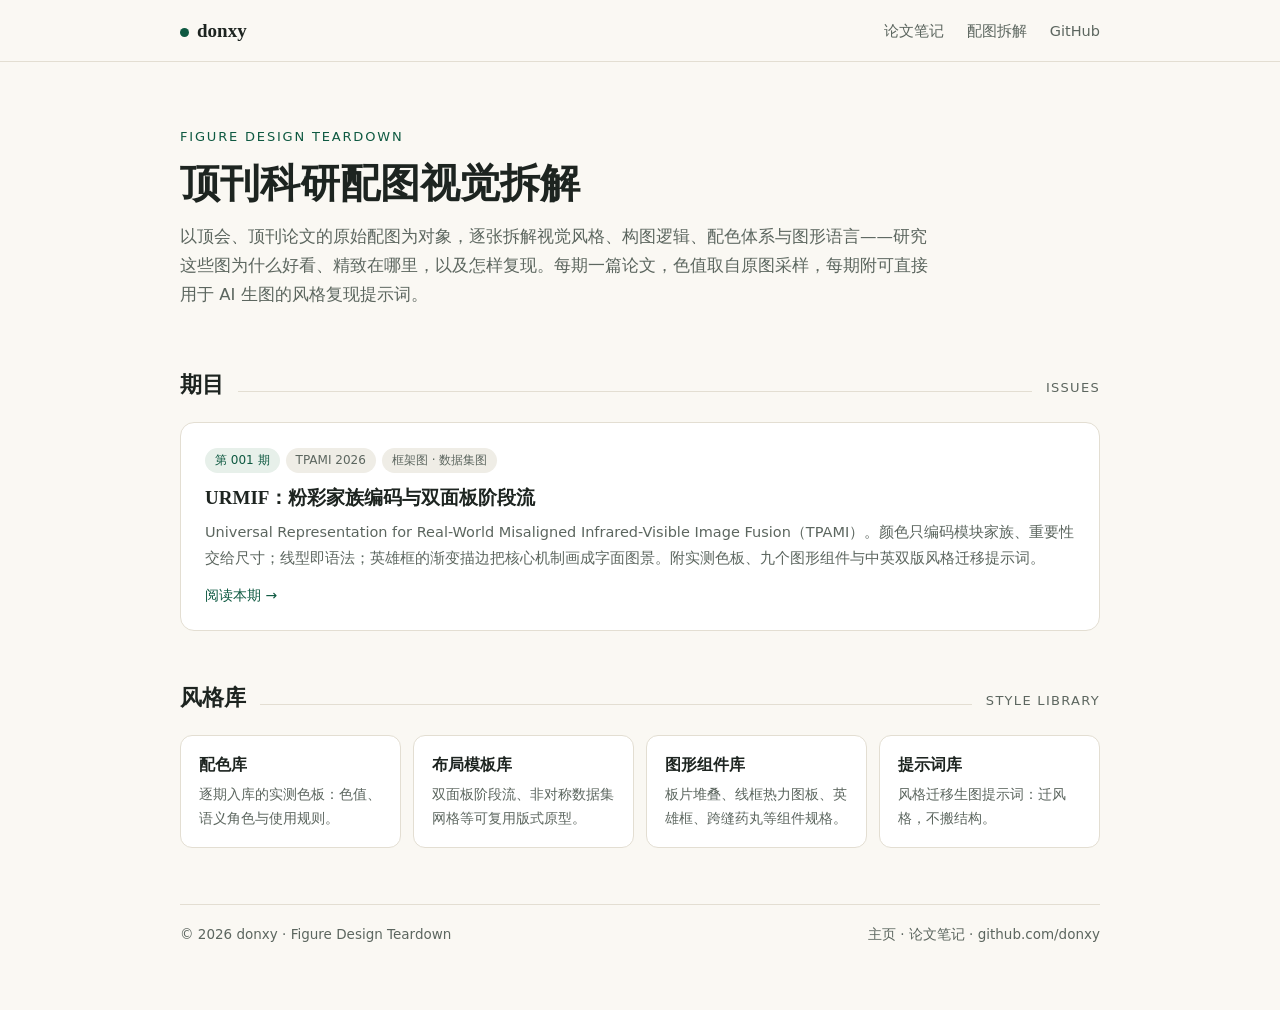
==== figure-teardown/index.html @ 1c9a9106 "Add figure teardown section: series index and issue 001 (URMIF), link from landing" ====
<!DOCTYPE html>
<html lang="zh-CN">
<head>
<meta charset="utf-8">
<meta name="viewport" content="width=device-width, initial-scale=1">
<title>顶刊科研配图视觉拆解 · donxy</title>
<meta name="description" content="逐篇拆解顶会、顶刊论文优秀科研配图的视觉设计：配色、布局、图形组件与精致感来源，附 AI 风格复现提示词。">
<link rel="icon" href="data:image/svg+xml,%3Csvg xmlns='http://www.w3.org/2000/svg' viewBox='0 0 64 64'%3E%3Crect width='64' height='64' rx='14' fill='%230e5941'/%3E%3Ctext x='32' y='44' font-family='Georgia,serif' font-size='36' fill='%23faf8f3' text-anchor='middle'%3ED%3C/text%3E%3C/svg%3E">
<style>
  :root{--bg:#faf8f3;--ink:#1d2420;--mut:#5c665f;--acc:#0e5941;--line:#e3ded2;--card:#fff}
  *{box-sizing:border-box} body{margin:0;background:var(--bg);color:var(--ink);
    font-family:"PingFang SC","Hiragino Sans GB","Microsoft YaHei",system-ui,sans-serif;line-height:1.75}
  a{color:inherit}
  nav{border-bottom:1px solid var(--line)} .nav-in{max-width:960px;margin:0 auto;padding:14px 20px;
    display:flex;justify-content:space-between;align-items:center}
  .brand{font-family:Georgia,"Songti SC",serif;font-weight:700;text-decoration:none;font-size:19px}
  .brand .dot{display:inline-block;width:9px;height:9px;border-radius:50%;background:var(--acc);margin-right:8px}
  .nav-links a{margin-left:18px;text-decoration:none;color:var(--mut);font-size:14.5px}
  .nav-links a:hover{color:var(--acc)}
  main{max-width:960px;margin:0 auto;padding:0 20px 64px}
  .hero{padding:64px 0 8px}
  .kicker{color:var(--acc);letter-spacing:.14em;font-size:13px;text-transform:uppercase;margin:0 0 10px}
  h1{font-family:Georgia,"Songti SC","SimSun",serif;font-size:40px;line-height:1.25;margin:0 0 14px}
  .lede{color:var(--mut);font-size:16.5px;max-width:46em;margin:0}
  .sec-head{display:flex;align-items:baseline;gap:14px;margin:48px 0 18px}
  .sec-head h2{font-family:Georgia,"Songti SC",serif;font-size:22px;margin:0}
  .sec-head .rule{flex:1;border-top:1px solid var(--line)}
  .sec-head span{color:var(--mut);font-size:13px;letter-spacing:.1em}
  .card{display:block;background:var(--card);border:1px solid var(--line);border-radius:14px;
    padding:22px 24px;text-decoration:none;transition:border-color .15s, transform .15s}
  .card:hover{border-color:var(--acc);transform:translateY(-2px)}
  .tagrow{margin-bottom:8px}
  .pill{display:inline-block;font-size:12px;padding:2px 10px;border-radius:999px;background:#e7f0ea;color:var(--acc);margin-right:6px}
  .pill.grey{background:#efede6;color:var(--mut)}
  .card h3{margin:4px 0 6px;font-size:19px;font-family:Georgia,"Songti SC",serif}
  .card p{margin:0;color:var(--mut);font-size:14.5px}
  .card .go{margin-top:12px;color:var(--acc);font-size:14px}
  .libs{display:grid;grid-template-columns:repeat(auto-fit,minmax(200px,1fr));gap:12px}
  .lib{background:var(--card);border:1px solid var(--line);border-radius:12px;padding:16px 18px}
  .lib h4{margin:0 0 4px;font-size:15.5px} .lib p{margin:0;color:var(--mut);font-size:13.5px}
  footer{border-top:1px solid var(--line);margin-top:56px;padding-top:18px;color:var(--mut);
    font-size:13.5px;display:flex;justify-content:space-between;flex-wrap:wrap;gap:8px}
  footer a{text-decoration:none} footer a:hover{color:var(--acc)}
</style>
</head>
<body>
<nav><div class="nav-in">
  <a class="brand" href="/"><span class="dot"></span>donxy</a>
  <div class="nav-links">
    <a href="/rgbt-notes/">论文笔记</a>
    <a href="/figure-teardown/">配图拆解</a>
    <a href="https://github.com/donxy" rel="noopener">GitHub</a>
  </div>
</div></nav>

<main>
  <div class="hero">
    <p class="kicker">Figure Design Teardown</p>
    <h1>顶刊科研配图视觉拆解</h1>
    <p class="lede">以顶会、顶刊论文的原始配图为对象，逐张拆解视觉风格、构图逻辑、配色体系与图形语言——研究这些图为什么好看、精致在哪里，以及怎样复现。每期一篇论文，色值取自原图采样，每期附可直接用于 AI 生图的风格复现提示词。</p>
  </div>

  <div class="sec-head"><h2>期目</h2><div class="rule"></div><span>ISSUES</span></div>
  <a class="card" href="/figure-teardown/001-urmif.html">
    <div class="tagrow"><span class="pill">第 001 期</span><span class="pill grey">TPAMI 2026</span><span class="pill grey">框架图 · 数据集图</span></div>
    <h3>URMIF：粉彩家族编码与双面板阶段流</h3>
    <p>Universal Representation for Real-World Misaligned Infrared-Visible Image Fusion（TPAMI）。颜色只编码模块家族、重要性交给尺寸；线型即语法；英雄框的渐变描边把核心机制画成字面图景。附实测色板、九个图形组件与中英双版风格迁移提示词。</p>
    <div class="go">阅读本期 →</div>
  </a>

  <div class="sec-head"><h2>风格库</h2><div class="rule"></div><span>STYLE LIBRARY</span></div>
  <div class="libs">
    <div class="lib"><h4>配色库</h4><p>逐期入库的实测色板：色值、语义角色与使用规则。</p></div>
    <div class="lib"><h4>布局模板库</h4><p>双面板阶段流、非对称数据集网格等可复用版式原型。</p></div>
    <div class="lib"><h4>图形组件库</h4><p>板片堆叠、线框热力图板、英雄框、跨缝药丸等组件规格。</p></div>
    <div class="lib"><h4>提示词库</h4><p>风格迁移生图提示词：迁风格，不搬结构。</p></div>
  </div>

  <footer>
    <span>© 2026 donxy · Figure Design Teardown</span>
    <span><a href="/">主页</a> · <a href="/rgbt-notes/">论文笔记</a> · <a href="https://github.com/donxy" rel="noopener">github.com/donxy</a></span>
  </footer>
</main>
</body>
</html>
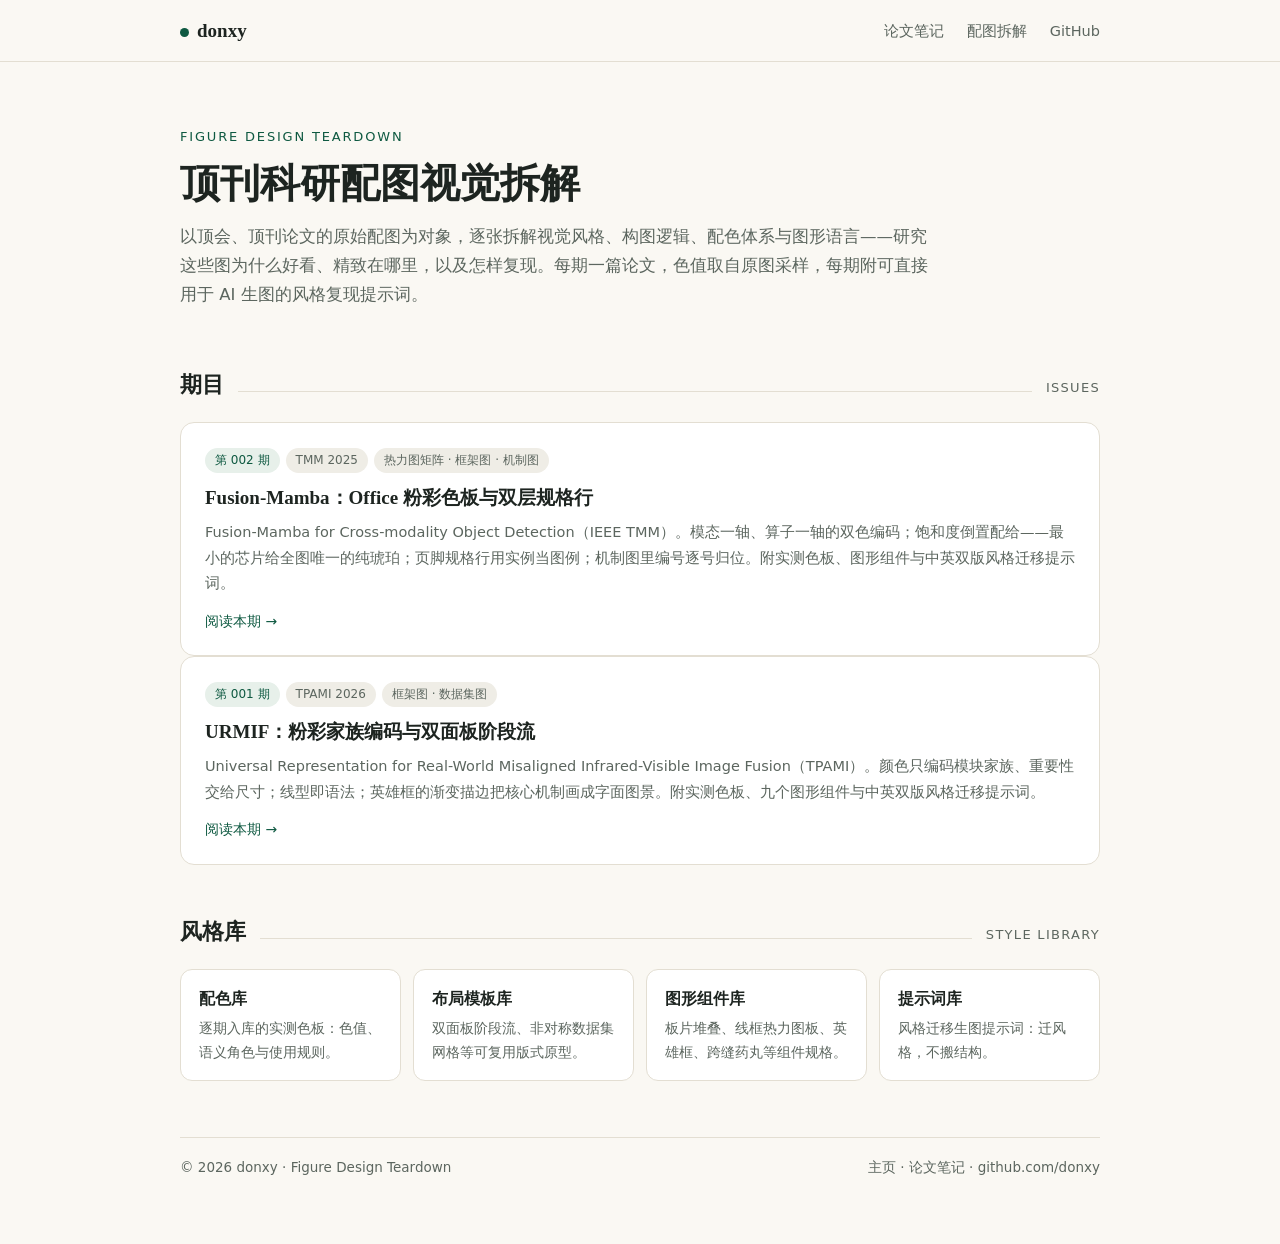
==== commit be25f53f: "Figure teardown issue 002: Fusion-Mamba (page + series index)" ====
--- a/figure-teardown/index.html
+++ b/figure-teardown/index.html
@@ -61,6 +61,13 @@
   </div>
 
   <div class="sec-head"><h2>期目</h2><div class="rule"></div><span>ISSUES</span></div>
+  <a class="card" href="/figure-teardown/002-fusion-mamba.html">
+    <div class="tagrow"><span class="pill">第 002 期</span><span class="pill grey">TMM 2025</span><span class="pill grey">热力图矩阵 · 框架图 · 机制图</span></div>
+    <h3>Fusion-Mamba：Office 粉彩色板与双层规格行</h3>
+    <p>Fusion-Mamba for Cross-modality Object Detection（IEEE TMM）。模态一轴、算子一轴的双色编码；饱和度倒置配给——最小的芯片给全图唯一的纯琥珀；页脚规格行用实例当图例；机制图里编号逐号归位。附实测色板、图形组件与中英双版风格迁移提示词。</p>
+    <div class="go">阅读本期 →</div>
+  </a>
+
   <a class="card" href="/figure-teardown/001-urmif.html">
     <div class="tagrow"><span class="pill">第 001 期</span><span class="pill grey">TPAMI 2026</span><span class="pill grey">框架图 · 数据集图</span></div>
     <h3>URMIF：粉彩家族编码与双面板阶段流</h3>
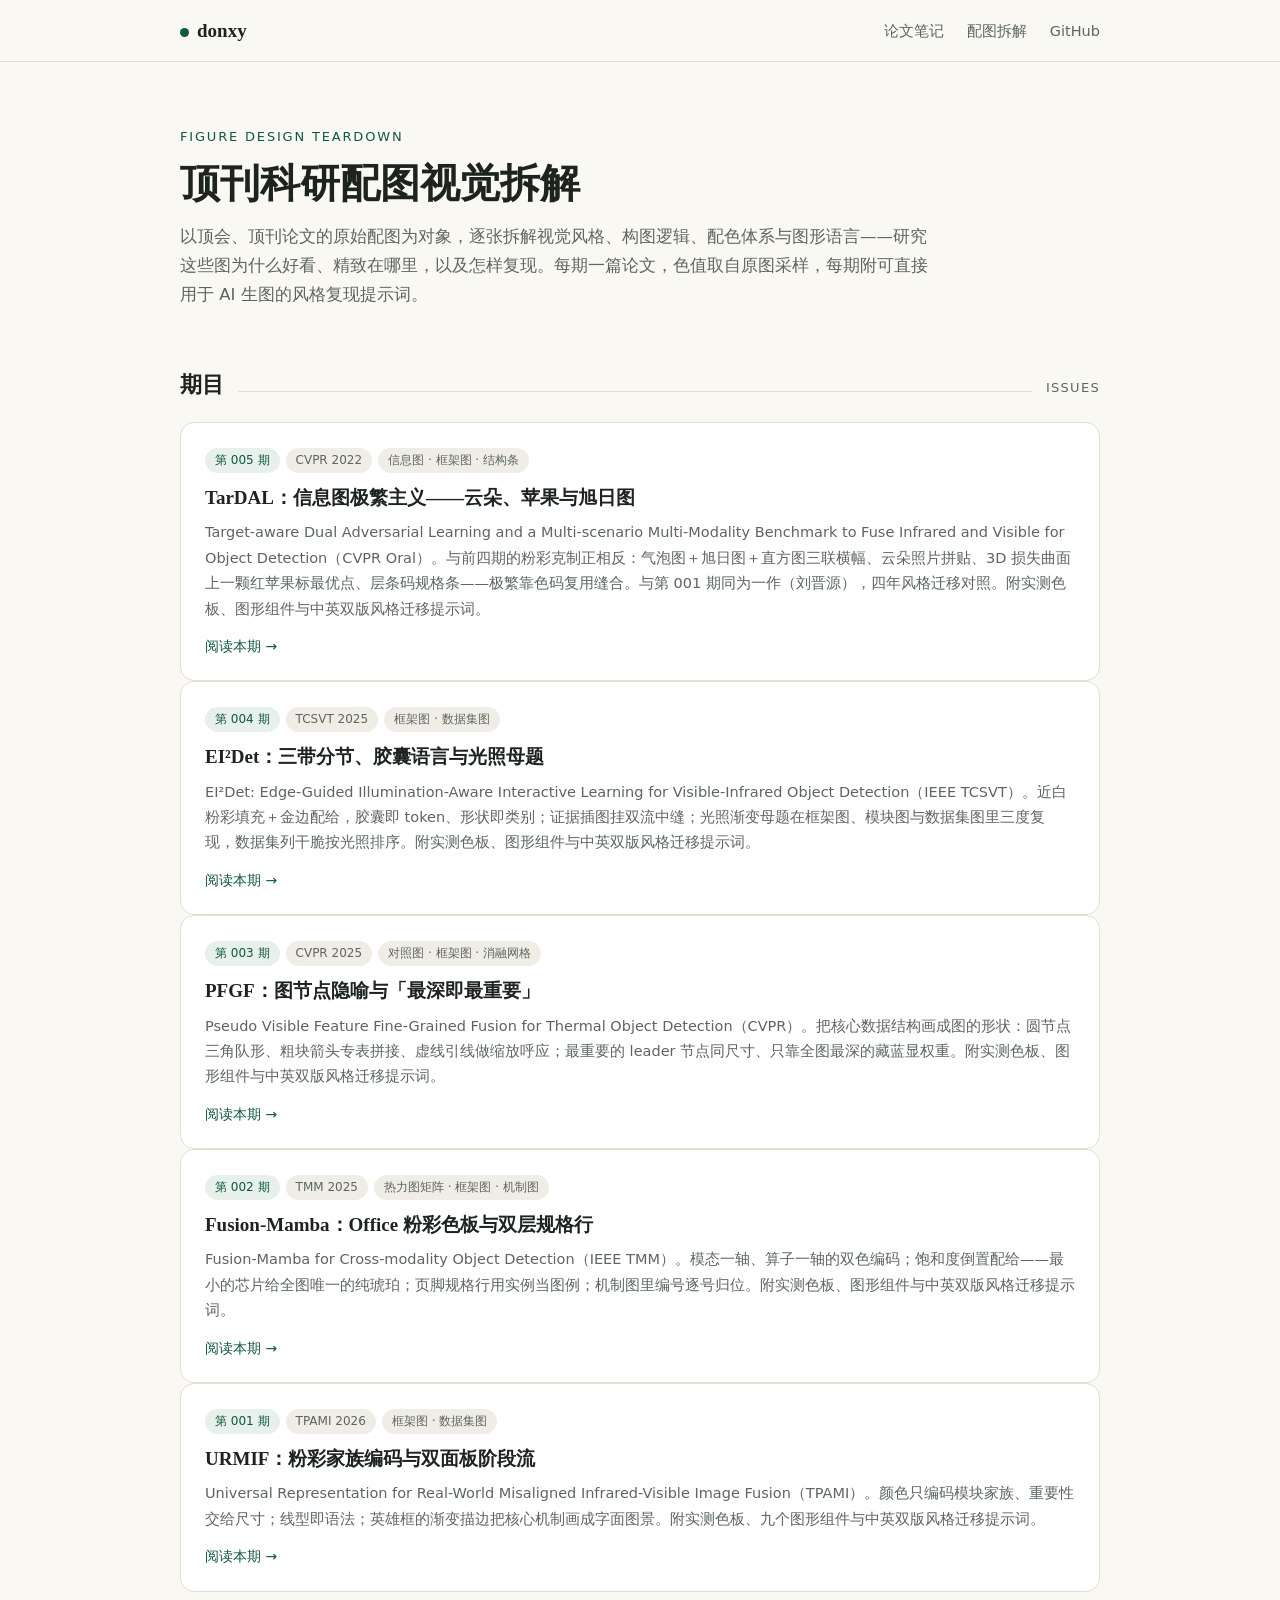
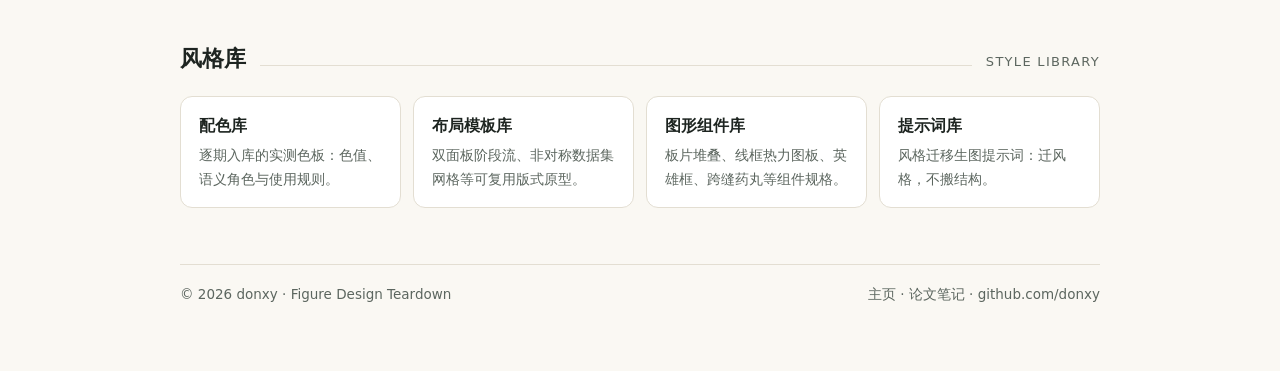
==== commit fee6ae83: "Figure teardown issues 003 (PFGF), 004 (EI2Det) and 005 (TarDAL): pages + series index" ====
--- a/figure-teardown/index.html
+++ b/figure-teardown/index.html
@@ -61,6 +61,27 @@
   </div>
 
   <div class="sec-head"><h2>期目</h2><div class="rule"></div><span>ISSUES</span></div>
+  <a class="card" href="/figure-teardown/005-tardal.html">
+    <div class="tagrow"><span class="pill">第 005 期</span><span class="pill grey">CVPR 2022</span><span class="pill grey">信息图 · 框架图 · 结构条</span></div>
+    <h3>TarDAL：信息图极繁主义——云朵、苹果与旭日图</h3>
+    <p>Target-aware Dual Adversarial Learning and a Multi-scenario Multi-Modality Benchmark to Fuse Infrared and Visible for Object Detection（CVPR Oral）。与前四期的粉彩克制正相反：气泡图＋旭日图＋直方图三联横幅、云朵照片拼贴、3D 损失曲面上一颗红苹果标最优点、层条码规格条——极繁靠色码复用缝合。与第 001 期同为一作（刘晋源），四年风格迁移对照。附实测色板、图形组件与中英双版风格迁移提示词。</p>
+    <div class="go">阅读本期 →</div>
+  </a>
+
+  <a class="card" href="/figure-teardown/004-ei2det.html">
+    <div class="tagrow"><span class="pill">第 004 期</span><span class="pill grey">TCSVT 2025</span><span class="pill grey">框架图 · 数据集图</span></div>
+    <h3>EI²Det：三带分节、胶囊语言与光照母题</h3>
+    <p>EI²Det: Edge-Guided Illumination-Aware Interactive Learning for Visible-Infrared Object Detection（IEEE TCSVT）。近白粉彩填充＋金边配给，胶囊即 token、形状即类别；证据插图挂双流中缝；光照渐变母题在框架图、模块图与数据集图里三度复现，数据集列干脆按光照排序。附实测色板、图形组件与中英双版风格迁移提示词。</p>
+    <div class="go">阅读本期 →</div>
+  </a>
+
+  <a class="card" href="/figure-teardown/003-pfgf.html">
+    <div class="tagrow"><span class="pill">第 003 期</span><span class="pill grey">CVPR 2025</span><span class="pill grey">对照图 · 框架图 · 消融网格</span></div>
+    <h3>PFGF：图节点隐喻与「最深即最重要」</h3>
+    <p>Pseudo Visible Feature Fine-Grained Fusion for Thermal Object Detection（CVPR）。把核心数据结构画成图的形状：圆节点三角队形、粗块箭头专表拼接、虚线引线做缩放呼应；最重要的 leader 节点同尺寸、只靠全图最深的藏蓝显权重。附实测色板、图形组件与中英双版风格迁移提示词。</p>
+    <div class="go">阅读本期 →</div>
+  </a>
+
   <a class="card" href="/figure-teardown/002-fusion-mamba.html">
     <div class="tagrow"><span class="pill">第 002 期</span><span class="pill grey">TMM 2025</span><span class="pill grey">热力图矩阵 · 框架图 · 机制图</span></div>
     <h3>Fusion-Mamba：Office 粉彩色板与双层规格行</h3>
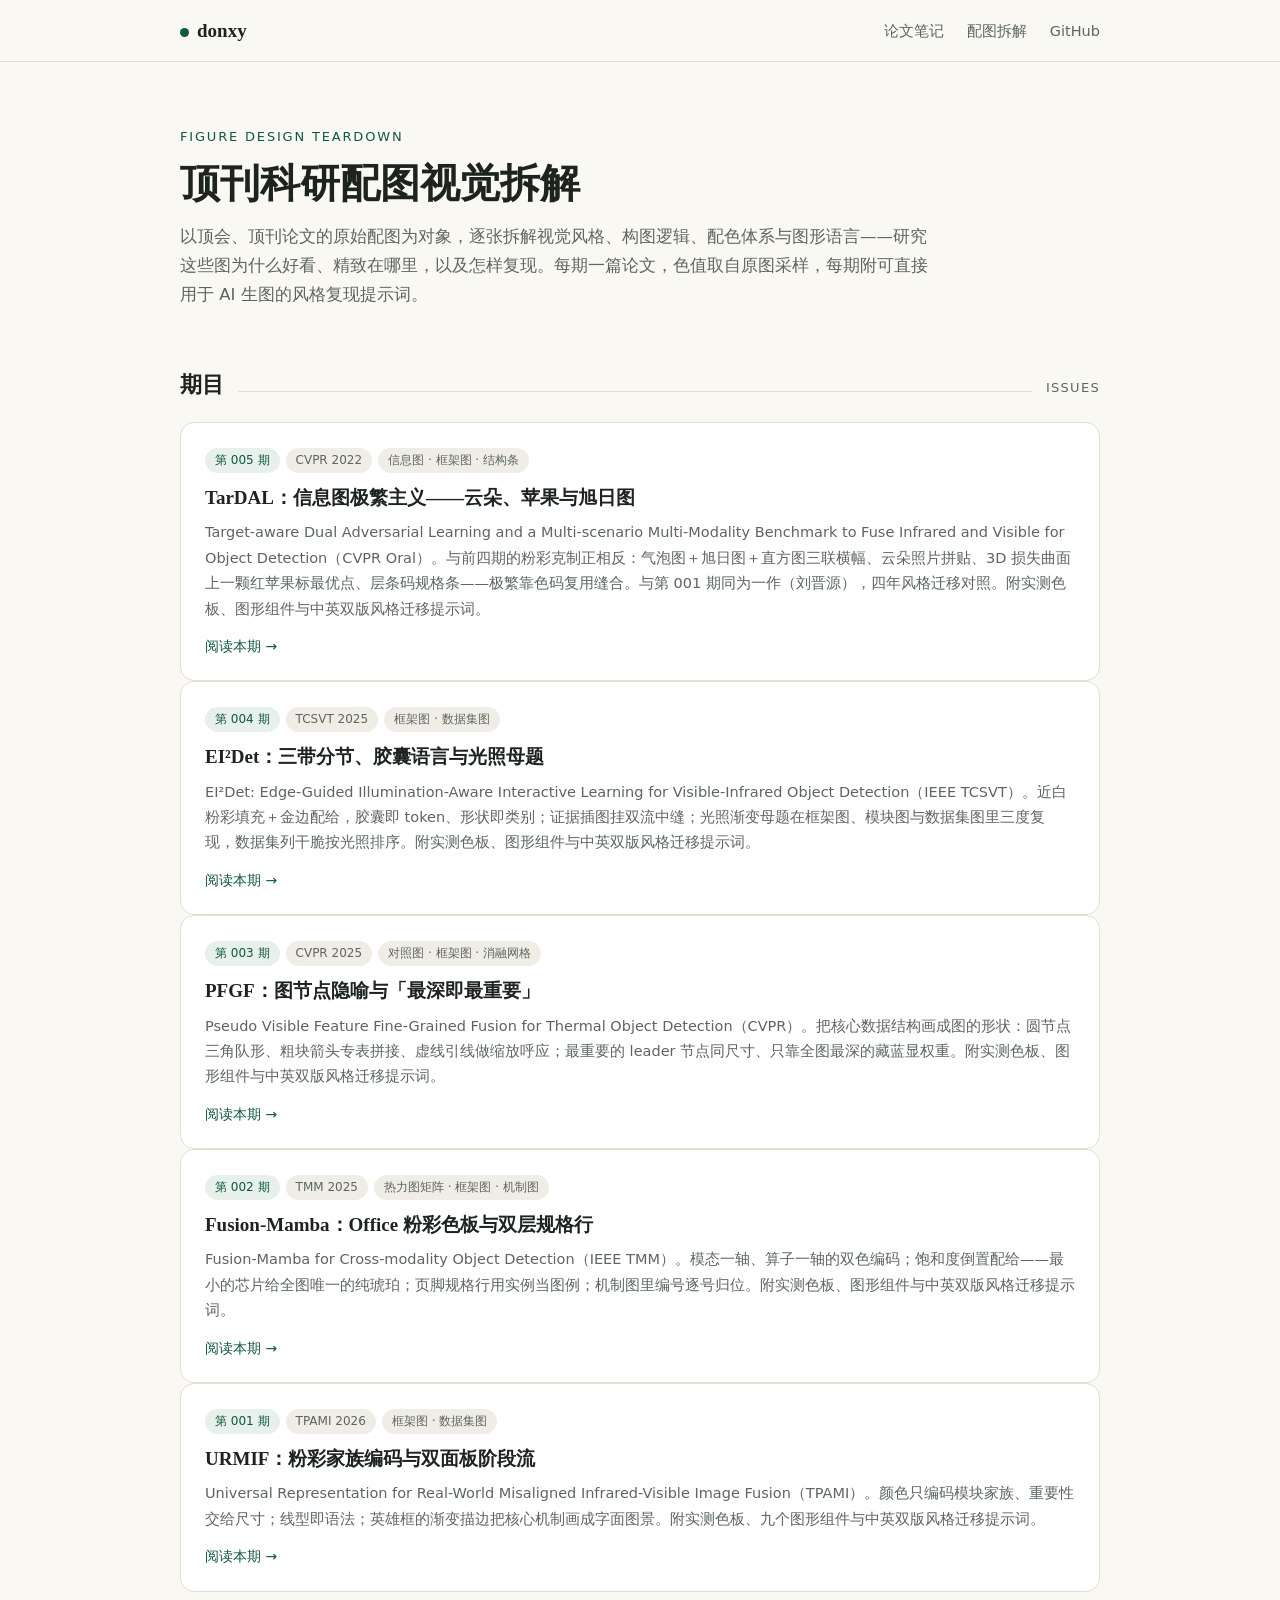
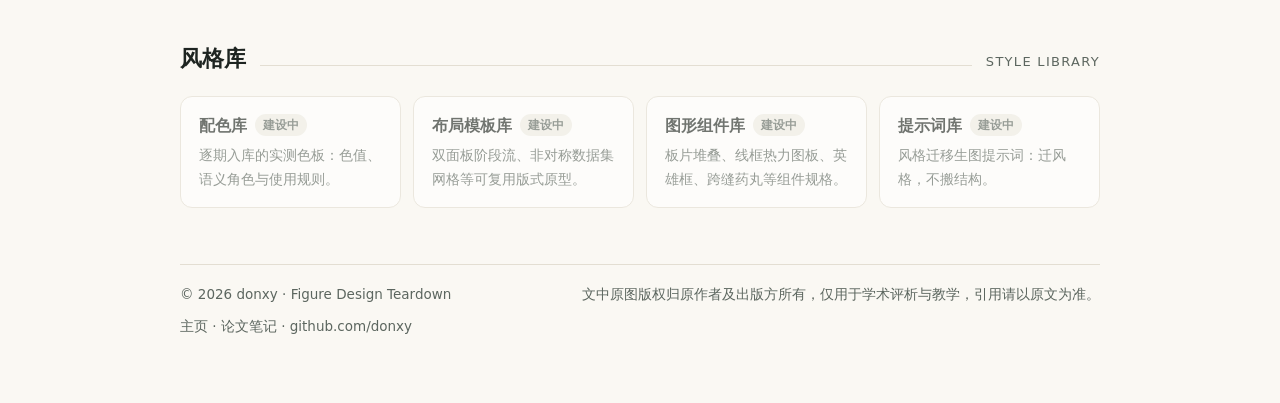
==== commit 701ce994: "Figure teardown site phase 1: nav, system fonts, captions, mobile, meta/og, issues.json-driven index" ====
--- a/figure-teardown/index.html
+++ b/figure-teardown/index.html
@@ -5,6 +5,11 @@
 <meta name="viewport" content="width=device-width, initial-scale=1">
 <title>顶刊科研配图视觉拆解 · donxy</title>
 <meta name="description" content="逐篇拆解顶会、顶刊论文优秀科研配图的视觉设计：配色、布局、图形组件与精致感来源，附 AI 风格复现提示词。">
+<meta property="og:title" content="顶刊科研配图视觉拆解 · donxy">
+<meta property="og:description" content="逐篇拆解顶会、顶刊论文优秀科研配图的视觉设计：配色、布局、图形组件与精致感来源，附 AI 风格复现提示词。">
+<meta property="og:url" content="https://donxy.github.io/figure-teardown/">
+<meta property="og:type" content="website">
+<meta property="og:image" content="https://donxy.github.io/figure-teardown/og/005-tardal.jpg">
 <link rel="icon" href="data:image/svg+xml,%3Csvg xmlns='http://www.w3.org/2000/svg' viewBox='0 0 64 64'%3E%3Crect width='64' height='64' rx='14' fill='%230e5941'/%3E%3Ctext x='32' y='44' font-family='Georgia,serif' font-size='36' fill='%23faf8f3' text-anchor='middle'%3ED%3C/text%3E%3C/svg%3E">
 <style>
   :root{--bg:#faf8f3;--ink:#1d2420;--mut:#5c665f;--acc:#0e5941;--line:#e3ded2;--card:#fff}
@@ -38,6 +43,8 @@
   .libs{display:grid;grid-template-columns:repeat(auto-fit,minmax(200px,1fr));gap:12px}
   .lib{background:var(--card);border:1px solid var(--line);border-radius:12px;padding:16px 18px}
   .lib h4{margin:0 0 4px;font-size:15.5px} .lib p{margin:0;color:var(--mut);font-size:13.5px}
+  .lib.soon{opacity:.62} .lib .badge{display:inline-block;font-size:11.5px;padding:1px 8px;border-radius:999px;
+    background:#efede6;color:var(--mut);margin-left:8px;vertical-align:2px}
   footer{border-top:1px solid var(--line);margin-top:56px;padding-top:18px;color:var(--mut);
     font-size:13.5px;display:flex;justify-content:space-between;flex-wrap:wrap;gap:8px}
   footer a{text-decoration:none} footer a:hover{color:var(--acc)}
@@ -98,14 +105,15 @@
 
   <div class="sec-head"><h2>风格库</h2><div class="rule"></div><span>STYLE LIBRARY</span></div>
   <div class="libs">
-    <div class="lib"><h4>配色库</h4><p>逐期入库的实测色板：色值、语义角色与使用规则。</p></div>
-    <div class="lib"><h4>布局模板库</h4><p>双面板阶段流、非对称数据集网格等可复用版式原型。</p></div>
-    <div class="lib"><h4>图形组件库</h4><p>板片堆叠、线框热力图板、英雄框、跨缝药丸等组件规格。</p></div>
-    <div class="lib"><h4>提示词库</h4><p>风格迁移生图提示词：迁风格，不搬结构。</p></div>
+    <div class="lib soon" aria-disabled="true"><h4>配色库<span class="badge">建设中</span></h4><p>逐期入库的实测色板：色值、语义角色与使用规则。</p></div>
+    <div class="lib soon" aria-disabled="true"><h4>布局模板库<span class="badge">建设中</span></h4><p>双面板阶段流、非对称数据集网格等可复用版式原型。</p></div>
+    <div class="lib soon" aria-disabled="true"><h4>图形组件库<span class="badge">建设中</span></h4><p>板片堆叠、线框热力图板、英雄框、跨缝药丸等组件规格。</p></div>
+    <div class="lib soon" aria-disabled="true"><h4>提示词库<span class="badge">建设中</span></h4><p>风格迁移生图提示词：迁风格，不搬结构。</p></div>
   </div>
 
   <footer>
     <span>© 2026 donxy · Figure Design Teardown</span>
+    <span>文中原图版权归原作者及出版方所有，仅用于学术评析与教学，引用请以原文为准。</span>
     <span><a href="/">主页</a> · <a href="/rgbt-notes/">论文笔记</a> · <a href="https://github.com/donxy" rel="noopener">github.com/donxy</a></span>
   </footer>
 </main>
